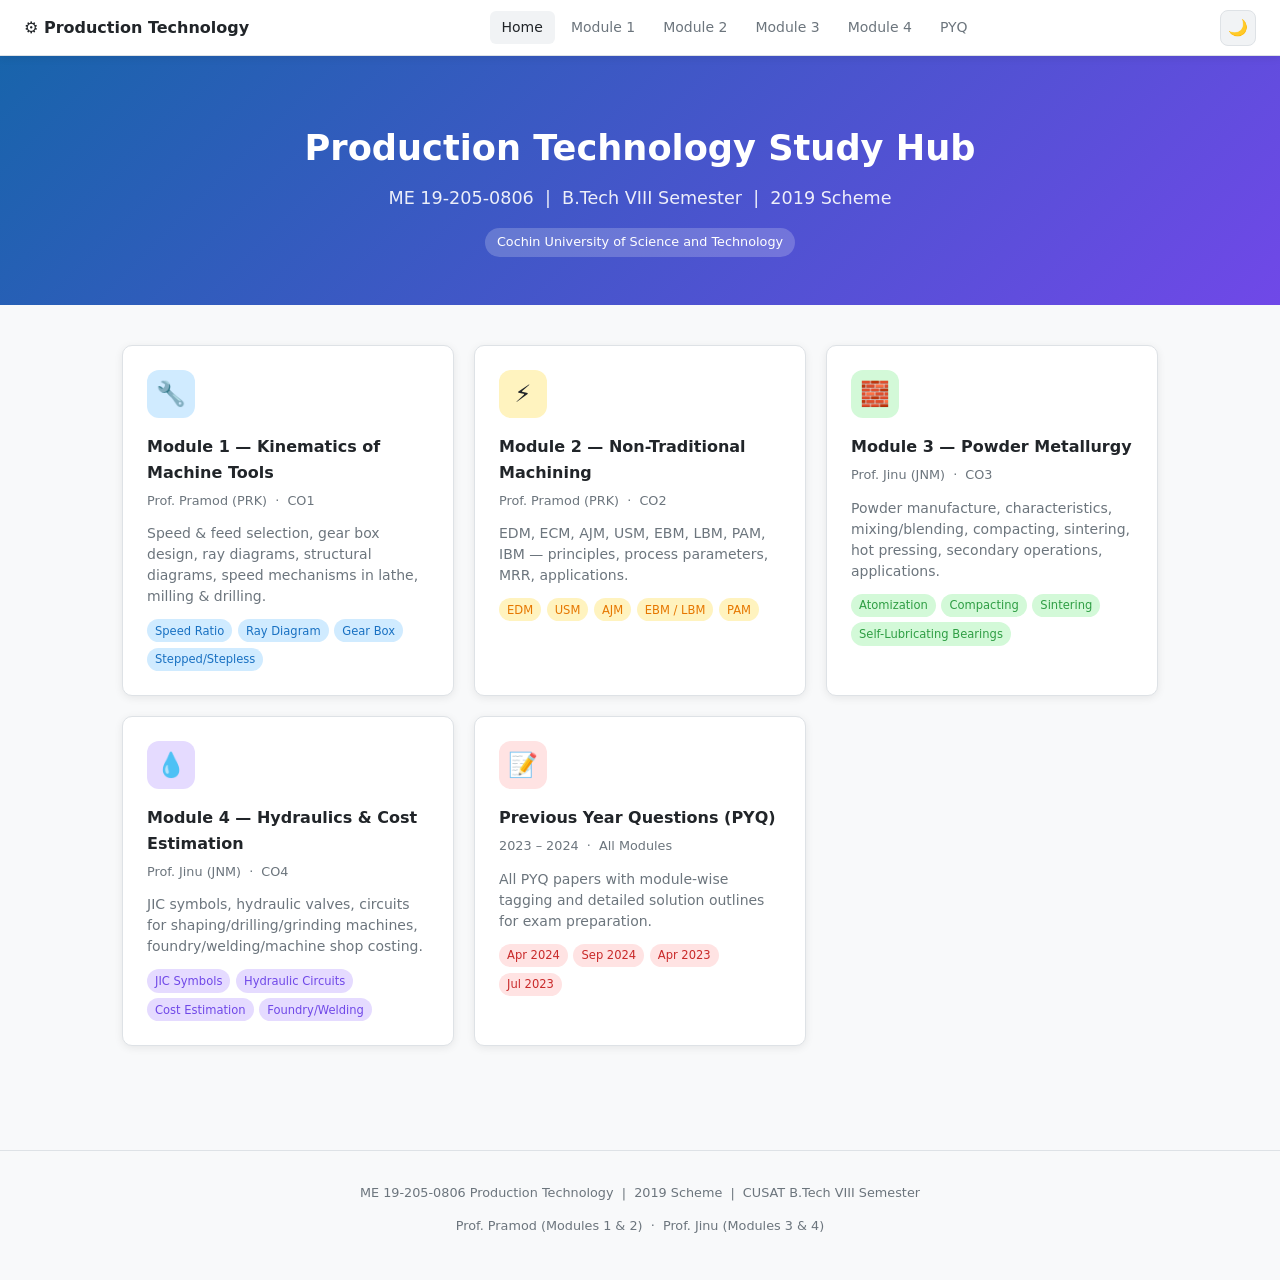
==== index.html @ dffdad66 "Add Production Technology study website Static multi-page study website for ME 19-205-0806 (2019 Sch" ====
<!DOCTYPE html>
<html lang="en">
<head>
<meta charset="UTF-8">
<meta name="viewport" content="width=device-width, initial-scale=1.0">
<title>Production Technology — Study Hub</title>
<link rel="stylesheet" href="style.css">
</head>
<body>
<nav class="topnav">
  <div class="topnav-brand">⚙️ Production Technology</div>
  <div class="topnav-links">
    <a href="index.html" class="active">Home</a>
    <a href="module1.html">Module 1</a>
    <a href="module2.html">Module 2</a>
    <a href="module3.html">Module 3</a>
    <a href="module4.html">Module 4</a>
    <a href="pyq.html">PYQ</a>
  </div>
  <button class="theme-btn" id="theme-btn">🌙</button>
</nav>

<div class="hero">
  <h1>Production Technology Study Hub</h1>
  <p>ME 19-205-0806 &nbsp;|&nbsp; B.Tech VIII Semester &nbsp;|&nbsp; 2019 Scheme</p>
  <span class="badge">Cochin University of Science and Technology</span>
</div>

<div class="cards-grid">
  <a href="module1.html" class="card m1">
    <div class="card-icon">🔧</div>
    <h3>Module 1 — Kinematics of Machine Tools</h3>
    <div class="card-meta">Prof. Pramod (PRK) &nbsp;·&nbsp; CO1</div>
    <p>Speed & feed selection, gear box design, ray diagrams, structural diagrams, speed mechanisms in lathe, milling & drilling.</p>
    <div class="card-topics">
      <span class="topic-tag">Speed Ratio</span>
      <span class="topic-tag">Ray Diagram</span>
      <span class="topic-tag">Gear Box</span>
      <span class="topic-tag">Stepped/Stepless</span>
    </div>
  </a>

  <a href="module2.html" class="card m2">
    <div class="card-icon">⚡</div>
    <h3>Module 2 — Non-Traditional Machining</h3>
    <div class="card-meta">Prof. Pramod (PRK) &nbsp;·&nbsp; CO2</div>
    <p>EDM, ECM, AJM, USM, EBM, LBM, PAM, IBM — principles, process parameters, MRR, applications.</p>
    <div class="card-topics">
      <span class="topic-tag">EDM</span>
      <span class="topic-tag">USM</span>
      <span class="topic-tag">AJM</span>
      <span class="topic-tag">EBM / LBM</span>
      <span class="topic-tag">PAM</span>
    </div>
  </a>

  <a href="module3.html" class="card m3">
    <div class="card-icon">🧱</div>
    <h3>Module 3 — Powder Metallurgy</h3>
    <div class="card-meta">Prof. Jinu (JNM) &nbsp;·&nbsp; CO3</div>
    <p>Powder manufacture, characteristics, mixing/blending, compacting, sintering, hot pressing, secondary operations, applications.</p>
    <div class="card-topics">
      <span class="topic-tag">Atomization</span>
      <span class="topic-tag">Compacting</span>
      <span class="topic-tag">Sintering</span>
      <span class="topic-tag">Self-Lubricating Bearings</span>
    </div>
  </a>

  <a href="module4.html" class="card m4">
    <div class="card-icon">💧</div>
    <h3>Module 4 — Hydraulics & Cost Estimation</h3>
    <div class="card-meta">Prof. Jinu (JNM) &nbsp;·&nbsp; CO4</div>
    <p>JIC symbols, hydraulic valves, circuits for shaping/drilling/grinding machines, foundry/welding/machine shop costing.</p>
    <div class="card-topics">
      <span class="topic-tag">JIC Symbols</span>
      <span class="topic-tag">Hydraulic Circuits</span>
      <span class="topic-tag">Cost Estimation</span>
      <span class="topic-tag">Foundry/Welding</span>
    </div>
  </a>

  <a href="pyq.html" class="card pyq">
    <div class="card-icon">📝</div>
    <h3>Previous Year Questions (PYQ)</h3>
    <div class="card-meta">2023 – 2024 &nbsp;·&nbsp; All Modules</div>
    <p>All PYQ papers with module-wise tagging and detailed solution outlines for exam preparation.</p>
    <div class="card-topics">
      <span class="topic-tag">Apr 2024</span>
      <span class="topic-tag">Sep 2024</span>
      <span class="topic-tag">Apr 2023</span>
      <span class="topic-tag">Jul 2023</span>
    </div>
  </a>
</div>

<footer>
  <p>ME 19-205-0806 Production Technology &nbsp;|&nbsp; 2019 Scheme &nbsp;|&nbsp; CUSAT B.Tech VIII Semester</p>
  <p style="margin-top:0.35rem;">Prof. Pramod (Modules 1 &amp; 2) &nbsp;·&nbsp; Prof. Jinu (Modules 3 &amp; 4)</p>
</footer>
<script src="script.js"></script>
</body>
</html>
---- style.css ----
/* =====================================================
   Production Technology Study Website - style.css
   ===================================================== */

:root {
  --bg: #f8f9fa;
  --surface: #ffffff;
  --surface2: #f1f3f5;
  --border: #dee2e6;
  --text: #212529;
  --text-muted: #6c757d;
  --m1: #1971c2;
  --m1-light: #d0ebff;
  --m2: #e67700;
  --m2-light: #fff3bf;
  --m3: #2f9e44;
  --m3-light: #d3f9d8;
  --m4: #7048e8;
  --m4-light: #e5dbff;
  --pyq: #c92a2a;
  --pyq-light: #ffe3e3;
  --shadow: 0 2px 8px rgba(0,0,0,0.08);
  --radius: 10px;
  --sidebar-w: 260px;
}

[data-theme="dark"] {
  --bg: #1a1b1e;
  --surface: #25262b;
  --surface2: #2c2e33;
  --border: #373a40;
  --text: #c1c2c5;
  --text-muted: #909296;
  --m1-light: #1864ab22;
  --m2-light: #e6770022;
  --m3-light: #2b8a3e22;
  --m4-light: #5c37d622;
  --pyq-light: #c92a2a22;
  --shadow: 0 2px 8px rgba(0,0,0,0.4);
}

* { box-sizing: border-box; margin: 0; padding: 0; }

html { scroll-behavior: smooth; font-size: 16px; }

body {
  font-family: 'Segoe UI', system-ui, -apple-system, sans-serif;
  background: var(--bg);
  color: var(--text);
  line-height: 1.6;
  transition: background 0.2s, color 0.2s;
}

a { color: inherit; text-decoration: none; }

/* ── NAV ── */
.topnav {
  position: sticky;
  top: 0;
  z-index: 100;
  background: var(--surface);
  border-bottom: 1px solid var(--border);
  box-shadow: var(--shadow);
  display: flex;
  align-items: center;
  justify-content: space-between;
  padding: 0 1.5rem;
  height: 56px;
}
.topnav-brand {
  font-weight: 700;
  font-size: 1rem;
  display: flex;
  align-items: center;
  gap: 0.5rem;
}
.topnav-links {
  display: flex;
  gap: 0.25rem;
  align-items: center;
}
.topnav-links a {
  padding: 0.35rem 0.75rem;
  border-radius: 6px;
  font-size: 0.875rem;
  font-weight: 500;
  color: var(--text-muted);
  transition: background 0.15s, color 0.15s;
}
.topnav-links a:hover, .topnav-links a.active {
  background: var(--surface2);
  color: var(--text);
}
.theme-btn {
  background: var(--surface2);
  border: 1px solid var(--border);
  border-radius: 8px;
  cursor: pointer;
  width: 36px; height: 36px;
  display: flex; align-items: center; justify-content: center;
  font-size: 1rem;
  color: var(--text);
  transition: background 0.15s;
}
.theme-btn:hover { background: var(--border); }

/* ── HERO (index) ── */
.hero {
  background: linear-gradient(135deg, #1864ab 0%, #7048e8 100%);
  color: white;
  padding: 4rem 2rem 3rem;
  text-align: center;
}
.hero h1 { font-size: 2.2rem; font-weight: 800; margin-bottom: 0.5rem; }
.hero p { font-size: 1.1rem; opacity: 0.9; margin-bottom: 0.5rem; }
.hero .badge {
  display: inline-block;
  background: rgba(255,255,255,0.2);
  border-radius: 20px;
  padding: 0.25rem 0.75rem;
  font-size: 0.8rem;
  margin-top: 0.5rem;
}

/* ── CARD GRID ── */
.cards-grid {
  display: grid;
  grid-template-columns: repeat(auto-fill, minmax(280px, 1fr));
  gap: 1.25rem;
  padding: 2.5rem 2rem;
  max-width: 1100px;
  margin: 0 auto;
}
.card {
  background: var(--surface);
  border-radius: var(--radius);
  box-shadow: var(--shadow);
  border: 1px solid var(--border);
  padding: 1.5rem;
  transition: transform 0.15s, box-shadow 0.15s;
  cursor: pointer;
  display: block;
}
.card:hover { transform: translateY(-3px); box-shadow: 0 6px 20px rgba(0,0,0,0.12); }
.card-icon {
  width: 48px; height: 48px;
  border-radius: 12px;
  display: flex; align-items: center; justify-content: center;
  font-size: 1.5rem;
  margin-bottom: 1rem;
}
.card.m1 .card-icon { background: var(--m1-light); }
.card.m2 .card-icon { background: var(--m2-light); }
.card.m3 .card-icon { background: var(--m3-light); }
.card.m4 .card-icon { background: var(--m4-light); }
.card.pyq .card-icon { background: var(--pyq-light); }
.card h3 { font-size: 1rem; font-weight: 700; margin-bottom: 0.35rem; }
.card .card-meta { font-size: 0.8rem; color: var(--text-muted); margin-bottom: 0.75rem; }
.card p { font-size: 0.875rem; color: var(--text-muted); line-height: 1.5; }
.card-topics { display: flex; flex-wrap: wrap; gap: 0.35rem; margin-top: 0.75rem; }
.topic-tag {
  font-size: 0.72rem;
  padding: 0.15rem 0.5rem;
  border-radius: 20px;
  font-weight: 500;
}
.m1 .topic-tag { background: var(--m1-light); color: var(--m1); }
.m2 .topic-tag { background: var(--m2-light); color: var(--m2); }
.m3 .topic-tag { background: var(--m3-light); color: var(--m3); }
.m4 .topic-tag { background: var(--m4-light); color: var(--m4); }
.pyq .topic-tag { background: var(--pyq-light); color: var(--pyq); }

/* ── MODULE PAGE LAYOUT ── */
.module-layout {
  display: flex;
  max-width: 1200px;
  margin: 0 auto;
  min-height: calc(100vh - 56px);
}
.sidebar {
  width: var(--sidebar-w);
  flex-shrink: 0;
  background: var(--surface);
  border-right: 1px solid var(--border);
  padding: 1.5rem 0;
  position: sticky;
  top: 56px;
  height: calc(100vh - 56px);
  overflow-y: auto;
}
.sidebar-section { padding: 0 1rem 1rem; }
.sidebar-title {
  font-size: 0.7rem;
  font-weight: 700;
  text-transform: uppercase;
  letter-spacing: 0.08em;
  color: var(--text-muted);
  padding: 0.5rem 0 0.5rem 0.5rem;
}
.sidebar a {
  display: block;
  padding: 0.4rem 0.75rem;
  border-radius: 6px;
  font-size: 0.85rem;
  color: var(--text-muted);
  transition: background 0.12s, color 0.12s;
  margin-bottom: 0.1rem;
}
.sidebar a:hover, .sidebar a.active {
  background: var(--surface2);
  color: var(--text);
}

.content {
  flex: 1;
  padding: 2rem 2.5rem;
  max-width: 900px;
  min-width: 0;
}

/* ── PAGE HEADER ── */
.page-header {
  margin-bottom: 2rem;
  padding-bottom: 1.5rem;
  border-bottom: 1px solid var(--border);
}
.module-badge {
  display: inline-flex;
  align-items: center;
  gap: 0.4rem;
  font-size: 0.75rem;
  font-weight: 700;
  text-transform: uppercase;
  letter-spacing: 0.06em;
  padding: 0.25rem 0.75rem;
  border-radius: 20px;
  margin-bottom: 0.75rem;
}
.mod1-badge { background: var(--m1-light); color: var(--m1); }
.mod2-badge { background: var(--m2-light); color: var(--m2); }
.mod3-badge { background: var(--m3-light); color: var(--m3); }
.mod4-badge { background: var(--m4-light); color: var(--m4); }
.page-header h1 { font-size: 1.75rem; font-weight: 800; margin-bottom: 0.5rem; }
.page-header p { color: var(--text-muted); font-size: 0.95rem; }

/* ── SECTIONS ── */
.section { margin-bottom: 3rem; }
.section-title {
  font-size: 1.3rem;
  font-weight: 700;
  margin-bottom: 1.25rem;
  padding-bottom: 0.5rem;
  border-bottom: 2px solid var(--border);
  display: flex;
  align-items: center;
  gap: 0.5rem;
}
.subsection { margin-bottom: 2rem; }
.subsection h3 {
  font-size: 1.05rem;
  font-weight: 700;
  margin-bottom: 0.75rem;
  color: var(--text);
}
.subsection h4 {
  font-size: 0.95rem;
  font-weight: 600;
  margin: 1rem 0 0.5rem;
  color: var(--text);
}

p { margin-bottom: 0.75rem; }
ul, ol { padding-left: 1.5rem; margin-bottom: 0.75rem; }
li { margin-bottom: 0.3rem; font-size: 0.9rem; }

/* ── CALLOUT BOXES ── */
.callout {
  border-radius: var(--radius);
  padding: 1rem 1.25rem;
  margin: 1rem 0;
  border-left: 4px solid;
  font-size: 0.9rem;
}
.callout-info { background: var(--m1-light); border-color: var(--m1); }
.callout-tip { background: var(--m3-light); border-color: var(--m3); }
.callout-warn { background: var(--m2-light); border-color: var(--m2); }
.callout strong { display: block; margin-bottom: 0.25rem; }

/* ── FORMULA BOX ── */
.formula-box {
  background: var(--surface2);
  border: 1px solid var(--border);
  border-radius: var(--radius);
  padding: 1rem 1.25rem;
  margin: 1rem 0;
  font-family: 'Courier New', monospace;
  font-size: 0.9rem;
  overflow-x: auto;
}

/* ── TABLE ── */
.table-wrap { overflow-x: auto; margin: 1rem 0; }
table {
  width: 100%;
  border-collapse: collapse;
  font-size: 0.875rem;
}
th {
  background: var(--surface2);
  border: 1px solid var(--border);
  padding: 0.6rem 0.85rem;
  text-align: left;
  font-weight: 600;
}
td {
  border: 1px solid var(--border);
  padding: 0.55rem 0.85rem;
  vertical-align: top;
}
tr:nth-child(even) td { background: var(--surface2); }

/* ── SVG DIAGRAM ── */
.diagram-wrap {
  background: var(--surface);
  border: 1px solid var(--border);
  border-radius: var(--radius);
  padding: 1.25rem;
  margin: 1.25rem 0;
  text-align: center;
  overflow-x: auto;
}
.diagram-wrap figcaption {
  font-size: 0.8rem;
  color: var(--text-muted);
  margin-top: 0.5rem;
  font-style: italic;
}
svg text { fill: var(--text); }
[data-theme="dark"] svg text { fill: #c1c2c5; }
[data-theme="dark"] .diagram-wrap { background: var(--surface2); }

/* ── ACCORDION ── */
.accordion { margin: 0.5rem 0; }
.accordion summary {
  cursor: pointer;
  background: var(--surface2);
  border: 1px solid var(--border);
  border-radius: var(--radius);
  padding: 0.75rem 1rem;
  font-weight: 600;
  font-size: 0.9rem;
  list-style: none;
  display: flex;
  align-items: center;
  gap: 0.5rem;
  transition: background 0.12s;
}
.accordion summary:hover { background: var(--border); }
.accordion summary::before { content: '▶'; font-size: 0.7rem; transition: transform 0.2s; }
.accordion[open] summary::before { transform: rotate(90deg); }
.accordion-body {
  border: 1px solid var(--border);
  border-top: none;
  border-radius: 0 0 var(--radius) var(--radius);
  padding: 1rem 1.25rem;
  font-size: 0.9rem;
  background: var(--surface);
}

/* ── PYQ QUESTION CARD ── */
.pyq-card {
  background: var(--surface);
  border: 1px solid var(--border);
  border-radius: var(--radius);
  padding: 1rem 1.25rem;
  margin-bottom: 1rem;
  box-shadow: var(--shadow);
}
.pyq-header {
  display: flex;
  align-items: flex-start;
  gap: 0.75rem;
  margin-bottom: 0.5rem;
}
.pyq-num {
  background: var(--pyq-light);
  color: var(--pyq);
  font-size: 0.75rem;
  font-weight: 700;
  padding: 0.2rem 0.5rem;
  border-radius: 5px;
  white-space: nowrap;
  flex-shrink: 0;
}
.pyq-q { font-weight: 600; font-size: 0.9rem; flex: 1; }
.pyq-meta {
  display: flex;
  gap: 0.5rem;
  flex-wrap: wrap;
  margin-bottom: 0.75rem;
}
.pyq-tag {
  font-size: 0.72rem;
  padding: 0.15rem 0.5rem;
  border-radius: 20px;
  font-weight: 500;
}
.tag-marks { background: #fff3bf; color: #e67700; }
.tag-co { background: #d3f9d8; color: #2f9e44; }
.tag-mod { background: #e5dbff; color: #7048e8; }
[data-theme="dark"] .tag-marks { background: #e6770022; color: #ffa94d; }
[data-theme="dark"] .tag-co { background: #2b8a3e22; color: #69db7c; }
[data-theme="dark"] .tag-mod { background: #5c37d622; color: #b197fc; }

/* ── SOLVED PROBLEM ── */
.solved-problem {
  background: var(--surface);
  border: 1px solid var(--border);
  border-radius: var(--radius);
  margin: 1.25rem 0;
  overflow: hidden;
}
.solved-problem-head {
  background: var(--surface2);
  padding: 0.75rem 1.25rem;
  font-weight: 700;
  font-size: 0.9rem;
  border-bottom: 1px solid var(--border);
}
.solved-problem-body { padding: 1rem 1.25rem; font-size: 0.9rem; }
.step {
  display: flex;
  gap: 0.75rem;
  margin-bottom: 0.75rem;
  align-items: flex-start;
}
.step-num {
  width: 24px; height: 24px;
  background: var(--m1-light);
  color: var(--m1);
  border-radius: 50%;
  display: flex; align-items: center; justify-content: center;
  font-size: 0.75rem;
  font-weight: 700;
  flex-shrink: 0;
  margin-top: 0.1rem;
}

/* ── COMPARISON TABLE ── */
.compare-table th:first-child { background: var(--m1-light); color: var(--m1); }

/* ── FOOTER ── */
footer {
  text-align: center;
  padding: 2rem;
  color: var(--text-muted);
  font-size: 0.8rem;
  border-top: 1px solid var(--border);
  margin-top: 4rem;
}

/* ── BACK BTN ── */
.back-btn {
  display: inline-flex;
  align-items: center;
  gap: 0.4rem;
  font-size: 0.85rem;
  color: var(--text-muted);
  margin-bottom: 1.5rem;
  padding: 0.4rem 0.75rem;
  border-radius: 6px;
  border: 1px solid var(--border);
  transition: background 0.12s;
}
.back-btn:hover { background: var(--surface2); color: var(--text); }

/* ── RESPONSIVE ── */
@media (max-width: 768px) {
  .sidebar { display: none; }
  .content { padding: 1.25rem 1rem; }
  .cards-grid { padding: 1.5rem 1rem; }
  .hero h1 { font-size: 1.5rem; }
  .topnav-links a { padding: 0.3rem 0.5rem; font-size: 0.8rem; }
}
@media (max-width: 480px) {
  .topnav-links { display: none; }
}

/* ── PRINT ── */
@media print {
  .topnav, .sidebar, .theme-btn, .back-btn { display: none !important; }
  .content { padding: 0; }
  .module-layout { display: block; }
  .accordion[open] .accordion-body, .accordion .accordion-body { display: block !important; }
  a { color: inherit; }
}
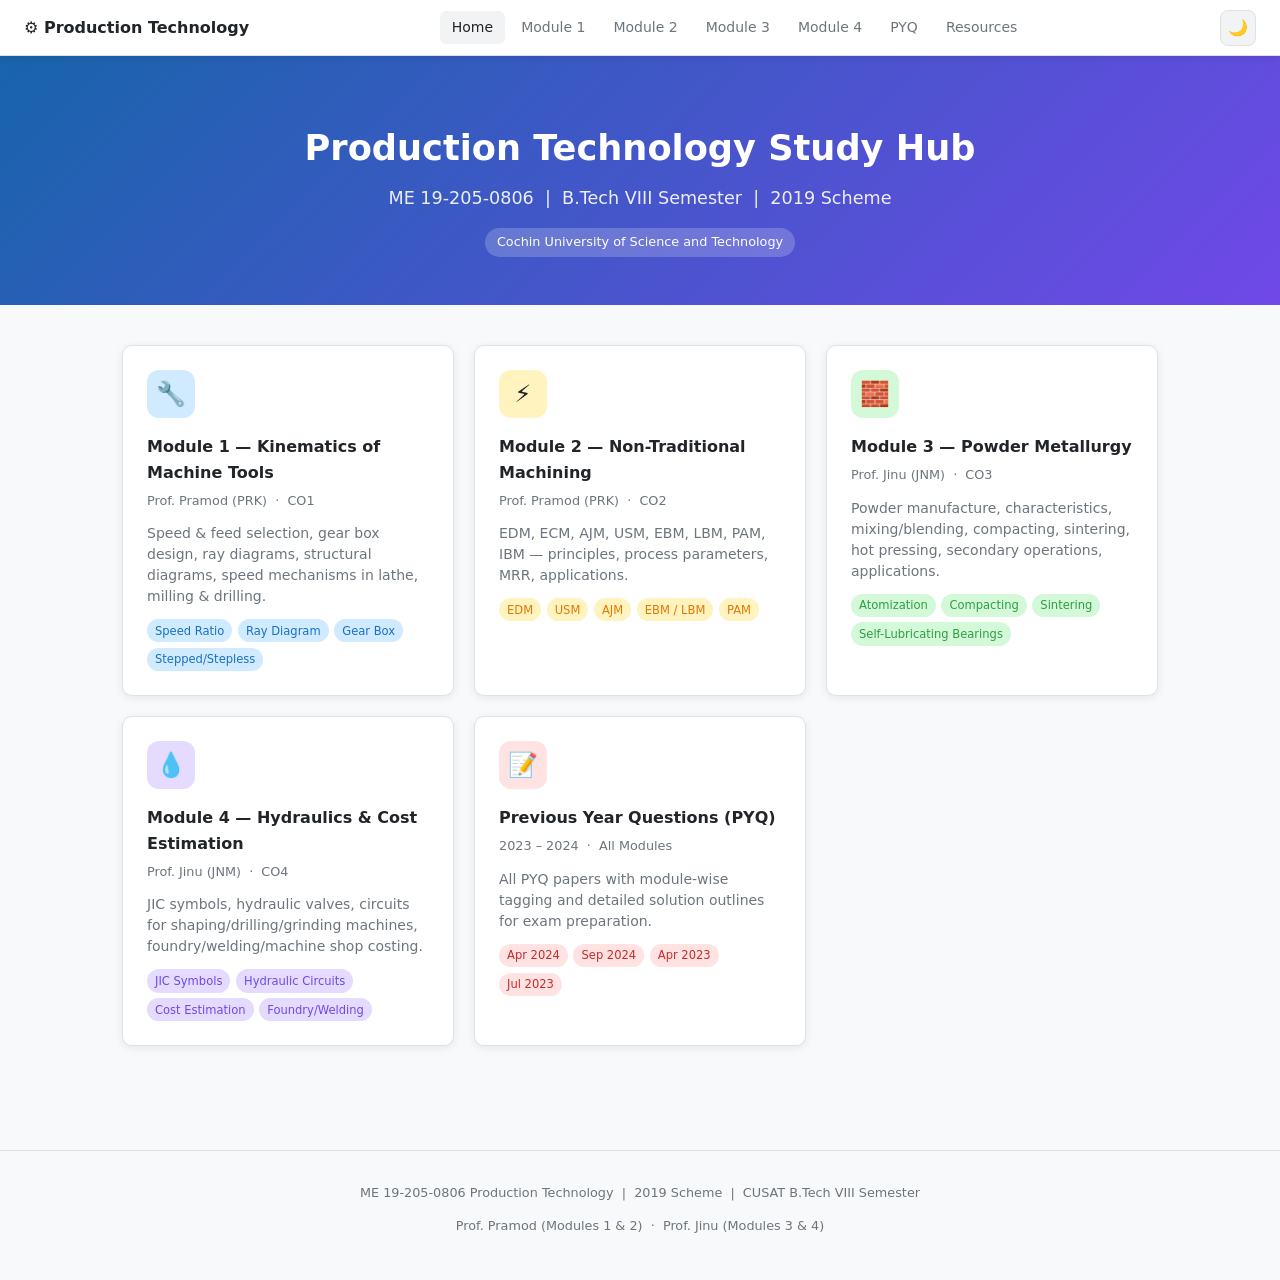
==== commit 33af7b87: "Add Resources link to navbar in all pages Co-Authored-By: Claude Opus 4.6 <noreply@anthropic.com>" ====
--- a/index.html
+++ b/index.html
@@ -16,6 +16,7 @@
     <a href="module3.html">Module 3</a>
     <a href="module4.html">Module 4</a>
     <a href="pyq.html">PYQ</a>
+    <a href="resources.html">Resources</a>
   </div>
   <button class="theme-btn" id="theme-btn">🌙</button>
 </nav>
